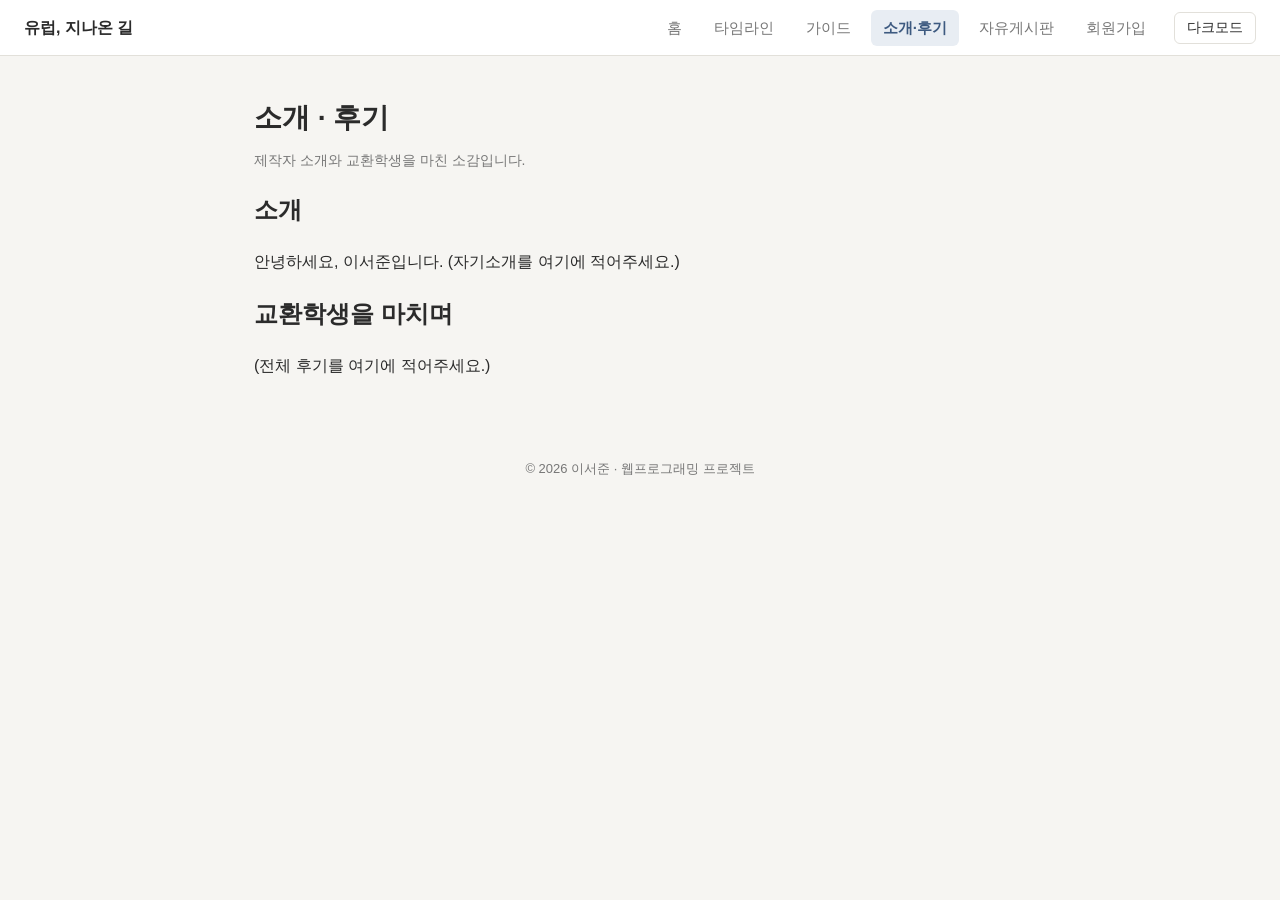
==== about.html @ 785f543a "Add files via upload" ====
<!DOCTYPE html>
<html lang="ko">
<head>
  <meta charset="UTF-8">
  <meta name="viewport" content="width=device-width, initial-scale=1">
  <title>소개·후기 | 유럽, 지나온 길</title>
  <link rel="stylesheet" href="css/style.css">
</head>
<body>
  <main class="page">
    <h1>소개 · 후기</h1>
    <p class="sub">제작자 소개와 교환학생을 마친 소감입니다.</p>
    <h2>소개</h2>
    <p>안녕하세요, 이서준입니다. (자기소개를 여기에 적어주세요.)</p>
    <h2>교환학생을 마치며</h2>
    <p>(전체 후기를 여기에 적어주세요.)</p>
  </main>
  <script src="js/common.js"></script>

</body>
</html>
---- css/style.css ----
:root{--bg:#f6f5f2;--panel:#fff;--text:#2b2b2b;--sub:#777;--line:#e2e0da;--accent:#3d5a80;--accent-soft:#e8edf3}
:root[data-theme="dark"]{--bg:#1b1c1f;--panel:#25262a;--text:#e8e8e8;--sub:#9a9a9a;--line:#37383d;--accent:#8fb0d6;--accent-soft:#2f3946}
*{box-sizing:border-box}
body{margin:0;font-family:"Noto Sans KR",-apple-system,"Malgun Gothic",sans-serif;background:var(--bg);color:var(--text);line-height:1.6}
a{color:var(--accent)}
header.nav{height:56px;display:flex;align-items:center;gap:8px;padding:0 24px;background:var(--panel);border-bottom:1px solid var(--line);position:sticky;top:0;z-index:1000}
.nav .logo{font-weight:700;margin-right:auto;color:var(--text);text-decoration:none}
.nav a.link{padding:6px 12px;border-radius:6px;color:var(--sub);text-decoration:none;font-size:15px}
.nav a.link:hover{background:var(--accent-soft)}
.nav a.link.active{color:var(--accent);background:var(--accent-soft);font-weight:600}
.nav button,.btn{border:1px solid var(--line);background:var(--panel);color:var(--text);padding:6px 12px;border-radius:6px;cursor:pointer;font-size:14px}
.btn.primary{background:var(--accent);color:#fff;border-color:var(--accent)}
#userBadge{font-size:13px;color:var(--sub)}
footer{text-align:center;color:var(--sub);font-size:13px;padding:24px}
/* home */
.home{display:flex;height:calc(100vh - 56px)}
#map{flex:1;min-width:0}
aside#panel{width:380px;overflow-y:auto;background:var(--panel);border-left:1px solid var(--line);padding:24px}
aside h2{margin:0 0 4px;font-size:22px}
.sub{color:var(--sub);font-size:14px;margin:0 0 16px}
.chips{display:flex;flex-wrap:wrap;gap:8px;margin:16px 0}
.chip{border:1px solid var(--line);background:var(--bg);color:var(--text);padding:6px 12px;border-radius:999px;cursor:pointer;font-size:14px}
.chip:hover{background:var(--accent-soft)}
.info p{margin:8px 0}
.label{font-size:12px;color:var(--sub);text-transform:uppercase;letter-spacing:.05em;margin-top:16px}
.gallery{position:relative;background:var(--bg);border:1px solid var(--line);border-radius:8px;overflow:hidden;min-height:160px;display:flex;align-items:center;justify-content:center;color:var(--sub);font-size:14px}
.gallery img{width:100%;display:block}
.gallery .g-btn{position:absolute;top:50%;transform:translateY(-50%);background:rgba(0,0,0,.45);color:#fff;border:0;width:32px;height:44px;cursor:pointer}
.gallery .prev{left:0}.gallery .next{right:0}
.video{aspect-ratio:16/9;background:var(--bg);border:1px solid var(--line);border-radius:8px;overflow:hidden;display:flex;align-items:center;justify-content:center;color:var(--sub);font-size:14px}
.video iframe{width:100%;height:100%;border:0}
.weather{background:var(--accent-soft);border-radius:8px;padding:10px 14px;font-size:14px}
.hero{padding:0 0 8px}
/* pages */
main.page{max-width:820px;margin:0 auto;padding:40px 24px}
main.page h1{font-size:28px;margin:0 0 8px}
.acc{border:1px solid var(--line);border-radius:8px;margin:10px 0;background:var(--panel)}
.acc>button{all:unset;display:block;width:100%;padding:14px 18px;cursor:pointer;font-weight:600;box-sizing:border-box}
.acc>button small{color:var(--sub);font-weight:400;margin-left:8px}
.acc .body{display:none;padding:0 18px 16px;color:var(--text)}
.acc.open .body{display:block}
form.box{background:var(--panel);border:1px solid var(--line);border-radius:8px;padding:20px;margin:16px 0}
form.box label{display:block;font-size:14px;margin:12px 0 4px}
form.box input[type=text],form.box input[type=password],form.box input[type=email],form.box textarea,form.box select{width:100%;padding:8px 10px;border:1px solid var(--line);border-radius:6px;background:var(--bg);color:var(--text);font:inherit}
.err{color:#c0392b;font-size:13px;min-height:18px}
.ok{color:#2e7d32}
.post{background:var(--panel);border:1px solid var(--line);border-radius:8px;padding:12px 16px;margin:10px 0}
.post .meta{font-size:12px;color:var(--sub);display:flex;justify-content:space-between}
.checks label{display:inline-block;margin-right:14px}
@media(max-width:900px){.home{flex-direction:column;height:auto}#map{height:55vh;flex:none}aside#panel{width:auto;border-left:0}}
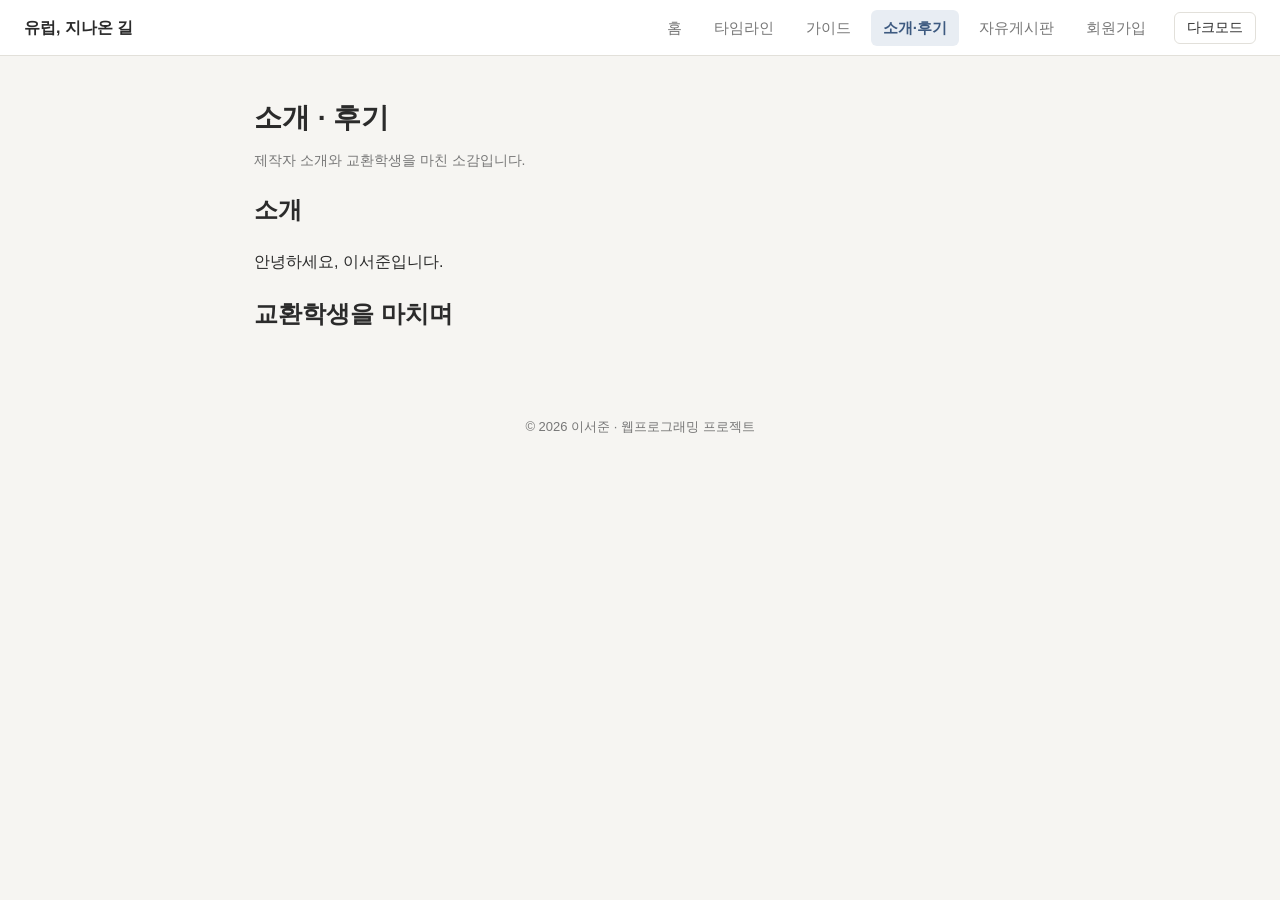
==== commit 7b972c76: "Update about.html" ====
--- a/about.html
+++ b/about.html
@@ -11,9 +11,9 @@
     <h1>소개 · 후기</h1>
     <p class="sub">제작자 소개와 교환학생을 마친 소감입니다.</p>
     <h2>소개</h2>
-    <p>안녕하세요, 이서준입니다. (자기소개를 여기에 적어주세요.)</p>
+    <p>안녕하세요, 이서준입니다. </p>
     <h2>교환학생을 마치며</h2>
-    <p>(전체 후기를 여기에 적어주세요.)</p>
+    <p></p>
   </main>
   <script src="js/common.js"></script>
 
--- a/css/style.css
+++ b/css/style.css
@@ -48,3 +48,5 @@
 .post .meta{font-size:12px;color:var(--sub);display:flex;justify-content:space-between}
 .checks label{display:inline-block;margin-right:14px}
 @media(max-width:900px){.home{flex-direction:column;height:auto}#map{height:55vh;flex:none}aside#panel{width:auto;border-left:0}}
+.flag{width:20px;height:15px;vertical-align:-2px;border-radius:2px;border:1px solid var(--line)}
+:root[data-theme="dark"] .leaflet-tile-pane{filter:invert(1) hue-rotate(180deg) brightness(.9) contrast(.9)}
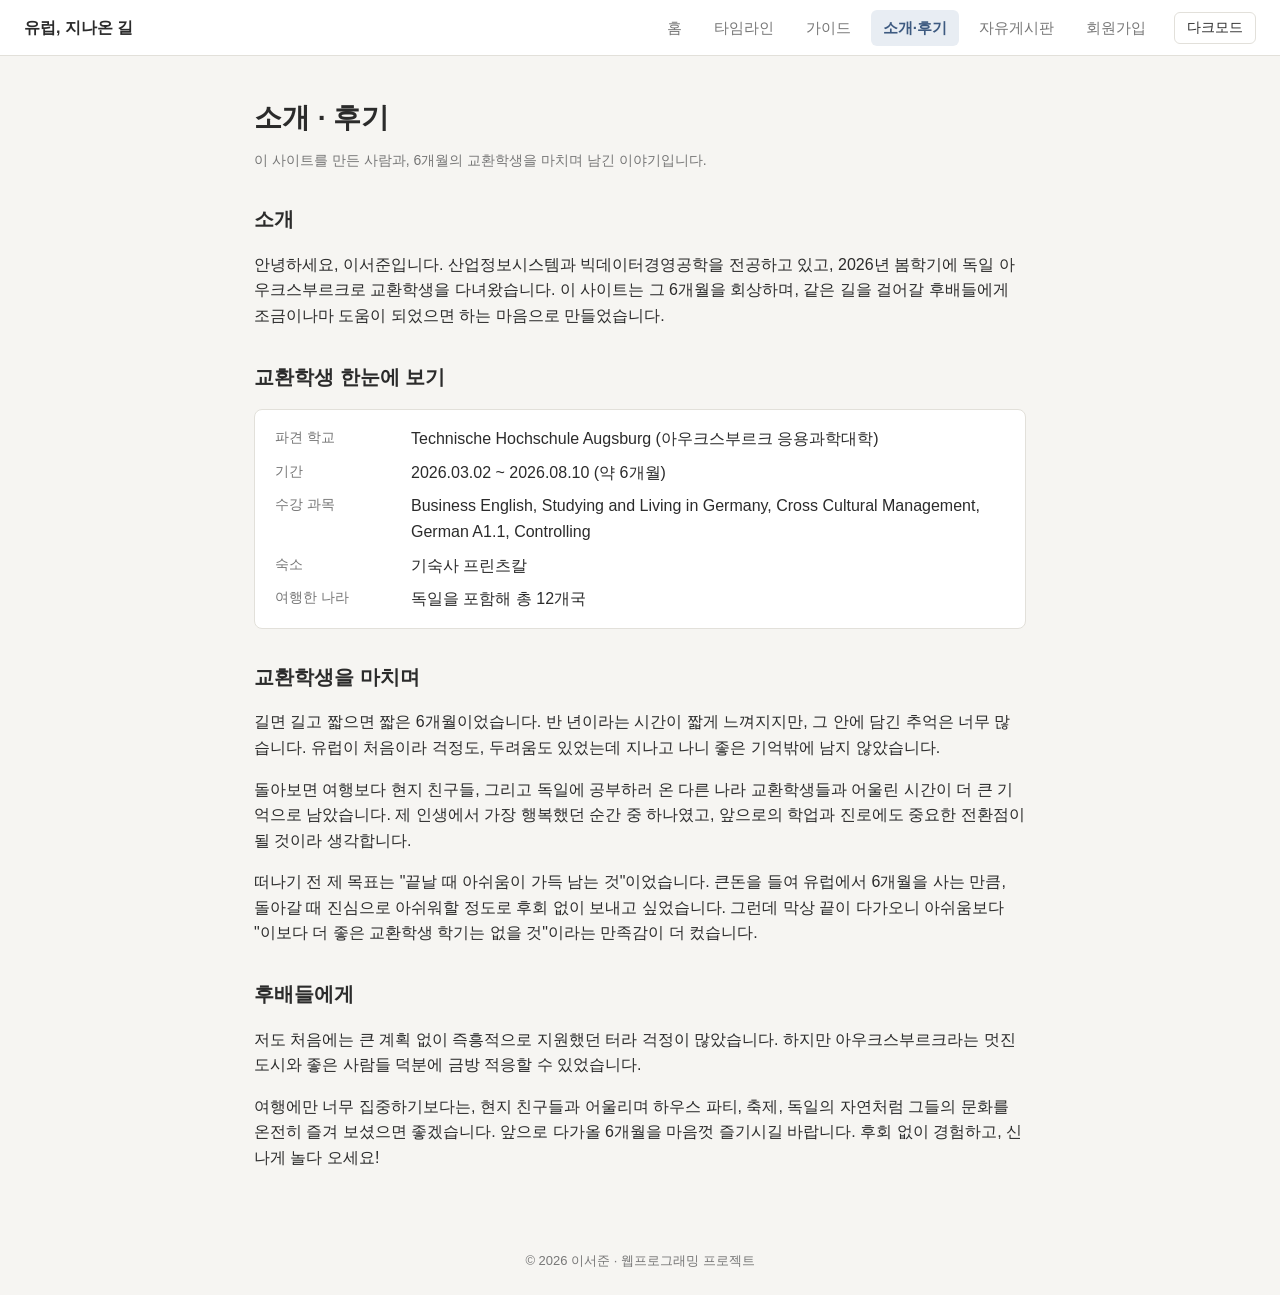
==== commit b478e8e7: "Add files via upload" ====
--- a/about.html
+++ b/about.html
@@ -4,18 +4,39 @@
   <meta charset="UTF-8">
   <meta name="viewport" content="width=device-width, initial-scale=1">
   <title>소개·후기 | 유럽, 지나온 길</title>
-  <link rel="stylesheet" href="css/style.css">
+  <link rel="stylesheet" href="css/style.css?v=3">
 </head>
 <body>
   <main class="page">
     <h1>소개 · 후기</h1>
-    <p class="sub">제작자 소개와 교환학생을 마친 소감입니다.</p>
+    <p class="sub">이 사이트를 만든 사람과, 6개월의 교환학생을 마치며 남긴 이야기입니다.</p>
+
     <h2>소개</h2>
-    <p>안녕하세요, 이서준입니다. </p>
+    <p>안녕하세요, 이서준입니다. 산업정보시스템과 빅데이터경영공학을 전공하고 있고, 2026년 봄학기에 독일 아우크스부르크로 교환학생을 다녀왔습니다.
+      이 사이트는 그 6개월을 회상하며, 같은 길을 걸어갈 후배들에게 조금이나마 도움이 되었으면 하는 마음으로 만들었습니다.</p>
+
+    <h2>교환학생 한눈에 보기</h2>
+    <dl class="facts">
+      <dt>파견 학교</dt><dd>Technische Hochschule Augsburg (아우크스부르크 응용과학대학)</dd>
+      <dt>기간</dt><dd>2026.03.02 ~ 2026.08.10 (약 6개월)</dd>
+      <dt>수강 과목</dt><dd>Business English, Studying and Living in Germany, Cross Cultural Management, German A1.1, Controlling</dd>
+      <dt>숙소</dt><dd>기숙사 프린츠칼</dd>
+      <dt>여행한 나라</dt><dd>독일을 포함해 총 12개국</dd>
+    </dl>
+
     <h2>교환학생을 마치며</h2>
-    <p></p>
+    <p>길면 길고 짧으면 짧은 6개월이었습니다. 반 년이라는 시간이 짧게 느껴지지만, 그 안에 담긴 추억은 너무 많습니다.
+      유럽이 처음이라 걱정도, 두려움도 있었는데 지나고 나니 좋은 기억밖에 남지 않았습니다.</p>
+    <p>돌아보면 여행보다 현지 친구들, 그리고 독일에 공부하러 온 다른 나라 교환학생들과 어울린 시간이 더 큰 기억으로 남았습니다.
+      제 인생에서 가장 행복했던 순간 중 하나였고, 앞으로의 학업과 진로에도 중요한 전환점이 될 것이라 생각합니다.</p>
+    <p>떠나기 전 제 목표는 "끝날 때 아쉬움이 가득 남는 것"이었습니다. 큰돈을 들여 유럽에서 6개월을 사는 만큼, 돌아갈 때 진심으로 아쉬워할 정도로 후회 없이 보내고 싶었습니다.
+      그런데 막상 끝이 다가오니 아쉬움보다 "이보다 더 좋은 교환학생 학기는 없을 것"이라는 만족감이 더 컸습니다.</p>
+
+    <h2>후배들에게</h2>
+    <p>저도 처음에는 큰 계획 없이 즉흥적으로 지원했던 터라 걱정이 많았습니다. 하지만 아우크스부르크라는 멋진 도시와 좋은 사람들 덕분에 금방 적응할 수 있었습니다.</p>
+    <p>여행에만 너무 집중하기보다는, 현지 친구들과 어울리며 하우스 파티, 축제, 독일의 자연처럼 그들의 문화를 온전히 즐겨 보셨으면 좋겠습니다.
+      앞으로 다가올 6개월을 마음껏 즐기시길 바랍니다. 후회 없이 경험하고, 신나게 놀다 오세요!</p>
   </main>
-  <script src="js/common.js"></script>
-
+  <script src="js/common.js?v=3"></script>
 </body>
 </html>
--- a/css/style.css
+++ b/css/style.css
@@ -50,3 +50,23 @@
 @media(max-width:900px){.home{flex-direction:column;height:auto}#map{height:55vh;flex:none}aside#panel{width:auto;border-left:0}}
 .flag{width:20px;height:15px;vertical-align:-2px;border-radius:2px;border:1px solid var(--line)}
 :root[data-theme="dark"] .leaflet-tile-pane{filter:invert(1) hue-rotate(180deg) brightness(.9) contrast(.9)}
+.gmap{aspect-ratio:4/3;border:1px solid var(--line);border-radius:8px;overflow:hidden}
+.gmap iframe{width:100%;height:100%;border:0}
+.facts{display:grid;grid-template-columns:120px 1fr;gap:8px 16px;background:var(--panel);border:1px solid var(--line);border-radius:8px;padding:16px 20px;margin:12px 0 24px}
+.facts dt{color:var(--sub);font-size:14px}
+.facts dd{margin:0}
+main.page h2{margin-top:32px;font-size:20px}
+@media(max-width:600px){.facts{grid-template-columns:1fr}.facts dt{margin-top:6px}}
+.video.has-insta{aspect-ratio:auto;display:block;background:none;border:0}
+.video iframe.insta{width:100%;height:620px;border:1px solid var(--line);border-radius:8px;margin-bottom:8px;background:#fff}
+.hero{margin:12px 0 4px}
+.hero img{width:100%;aspect-ratio:4/3;object-fit:cover;border-radius:8px;display:block;background:var(--bg)}
+.hero figcaption{font-size:12px;color:var(--sub);margin-top:4px}
+.hero figcaption a{color:var(--sub)}
+.c-form{display:flex;flex-direction:column;gap:6px;margin-bottom:12px}
+.c-form input,.c-form textarea{padding:8px 10px;border:1px solid var(--line);border-radius:6px;background:var(--bg);color:var(--text);font:inherit}
+.c-form button{align-self:flex-end}
+.comment{border-top:1px solid var(--line);padding:8px 0}
+.comment .meta{font-size:12px;color:var(--sub);display:flex;justify-content:space-between}
+.comment p{margin:4px 0}
+.link-btn{border:0;background:none;color:var(--sub);cursor:pointer;font-size:12px;padding:0}
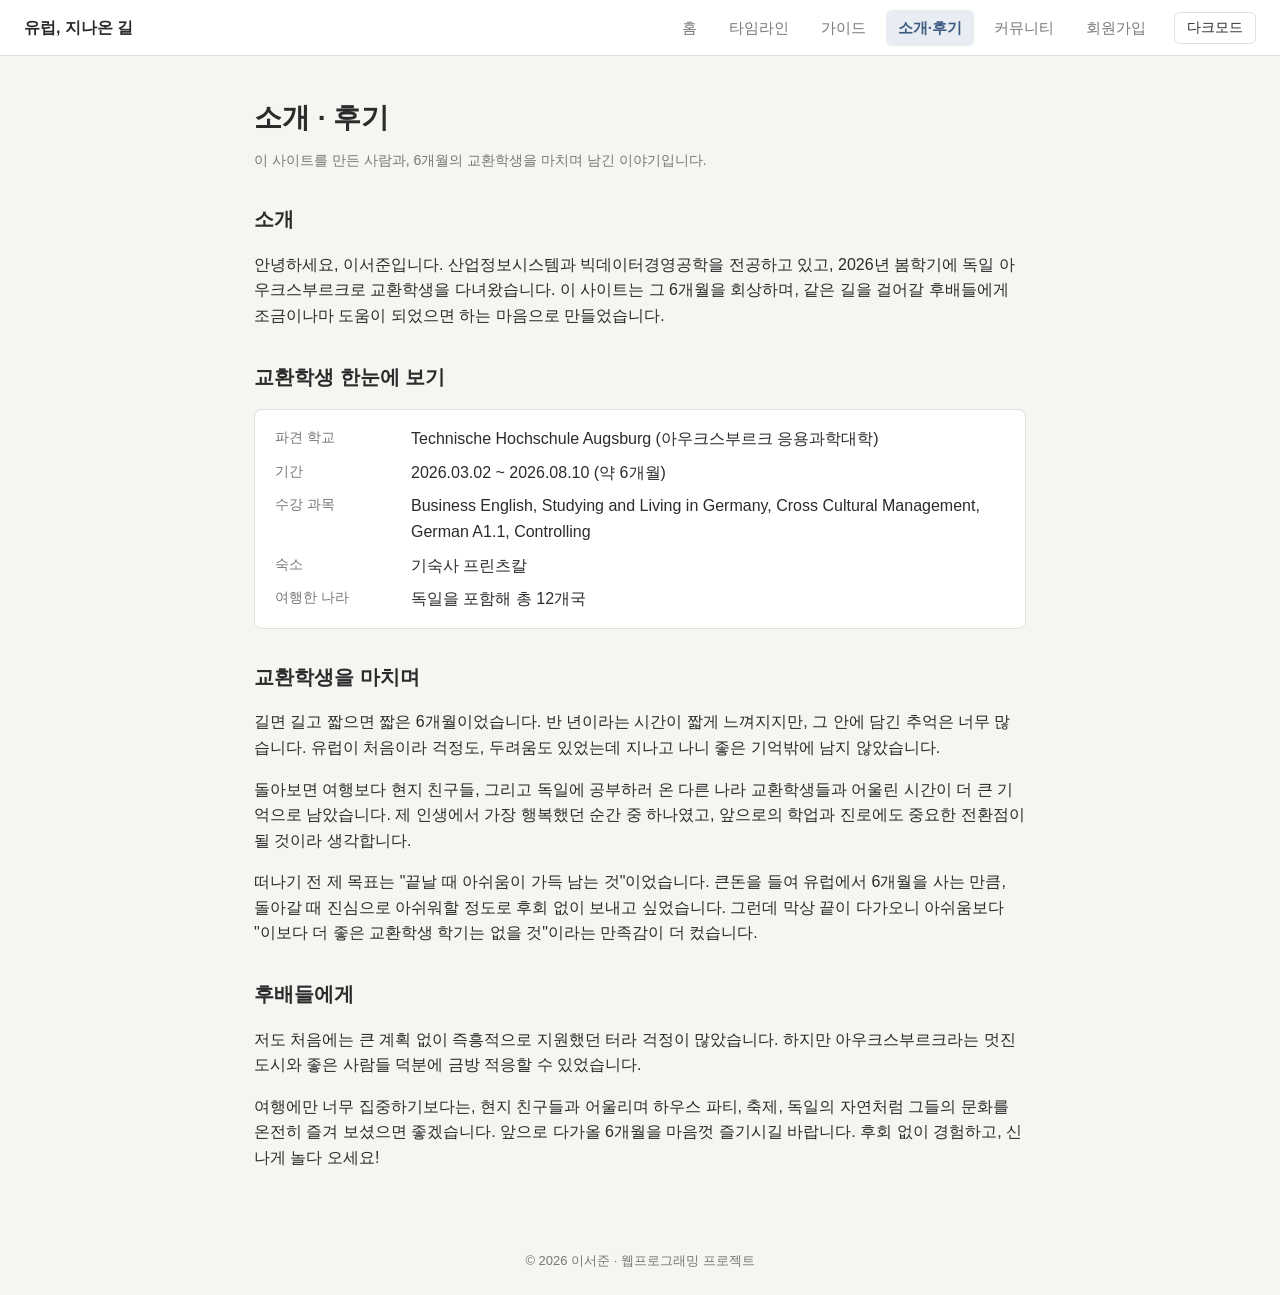
==== commit 7b14b306: "Add files via upload" ====
--- a/about.html
+++ b/about.html
@@ -4,7 +4,7 @@
   <meta charset="UTF-8">
   <meta name="viewport" content="width=device-width, initial-scale=1">
   <title>소개·후기 | 유럽, 지나온 길</title>
-  <link rel="stylesheet" href="css/style.css?v=3">
+  <link rel="stylesheet" href="css/style.css?v=6">
 </head>
 <body>
   <main class="page">
@@ -37,6 +37,6 @@
     <p>여행에만 너무 집중하기보다는, 현지 친구들과 어울리며 하우스 파티, 축제, 독일의 자연처럼 그들의 문화를 온전히 즐겨 보셨으면 좋겠습니다.
       앞으로 다가올 6개월을 마음껏 즐기시길 바랍니다. 후회 없이 경험하고, 신나게 놀다 오세요!</p>
   </main>
-  <script src="js/common.js?v=3"></script>
+  <script src="js/common.js?v=6"></script>
 </body>
 </html>
--- a/css/style.css
+++ b/css/style.css
@@ -70,3 +70,29 @@
 .comment .meta{font-size:12px;color:var(--sub);display:flex;justify-content:space-between}
 .comment p{margin:4px 0}
 .link-btn{border:0;background:none;color:var(--sub);cursor:pointer;font-size:12px;padding:0}
+/* 커뮤니티 */
+#serverNotice{display:none;position:fixed;left:50%;bottom:24px;transform:translateX(-50%);background:var(--accent);color:#fff;padding:10px 16px;border-radius:8px;font-size:14px;z-index:2000;box-shadow:0 4px 12px rgba(0,0,0,.15)}
+.tabs{display:flex;gap:4px;border-bottom:1px solid var(--line);margin:20px 0 16px}
+.tab{border:0;background:none;padding:10px 16px;font:inherit;color:var(--sub);cursor:pointer;border-bottom:2px solid transparent;margin-bottom:-1px}
+.tab.active{color:var(--accent);border-bottom-color:var(--accent);font-weight:600}
+.toolbar{display:flex;gap:8px;flex-wrap:wrap;align-items:center}
+.toolbar select{padding:7px 10px;border:1px solid var(--line);border-radius:6px;background:var(--panel);color:var(--text);font:inherit}
+.toolbar #writeBtn{margin-left:auto}
+.row2{display:grid;grid-template-columns:1fr 1fr;gap:10px}
+.row2 > div > input,.row2 > div > select{width:100%}
+.c-form .row2 input{min-width:0}
+.notice{font-size:13px;color:var(--sub);margin:8px 0 0}
+.post-card{background:var(--panel);border:1px solid var(--line);border-radius:8px;padding:14px 18px;margin:10px 0;cursor:pointer}
+.post-card:hover{border-color:var(--accent)}
+.post-card h3{margin:6px 0;font-size:17px}
+.post-card .meta,.post-detail .meta{font-size:13px;color:var(--sub);display:flex;justify-content:space-between;gap:8px;align-items:center}
+.post-detail{background:var(--panel);border:1px solid var(--line);border-radius:8px;padding:18px 22px;margin:14px 0}
+.post-detail h2{margin:8px 0}
+.post-body{white-space:pre-wrap;margin:14px 0 4px}
+.tags{display:flex;gap:6px;flex-wrap:wrap}
+.tag{font-size:12px;background:var(--accent-soft);color:var(--accent);padding:2px 8px;border-radius:999px}
+.actions{display:flex;gap:10px;align-items:center}
+.like-btn{border:1px solid var(--line);background:var(--panel);color:var(--sub);border-radius:999px;padding:2px 10px;font-size:12px;cursor:pointer}
+.like-btn.on{color:#d6455d;border-color:#d6455d}
+[hidden]{display:none !important}
+@media(max-width:600px){.row2{grid-template-columns:1fr}.toolbar #writeBtn{margin-left:0}}
